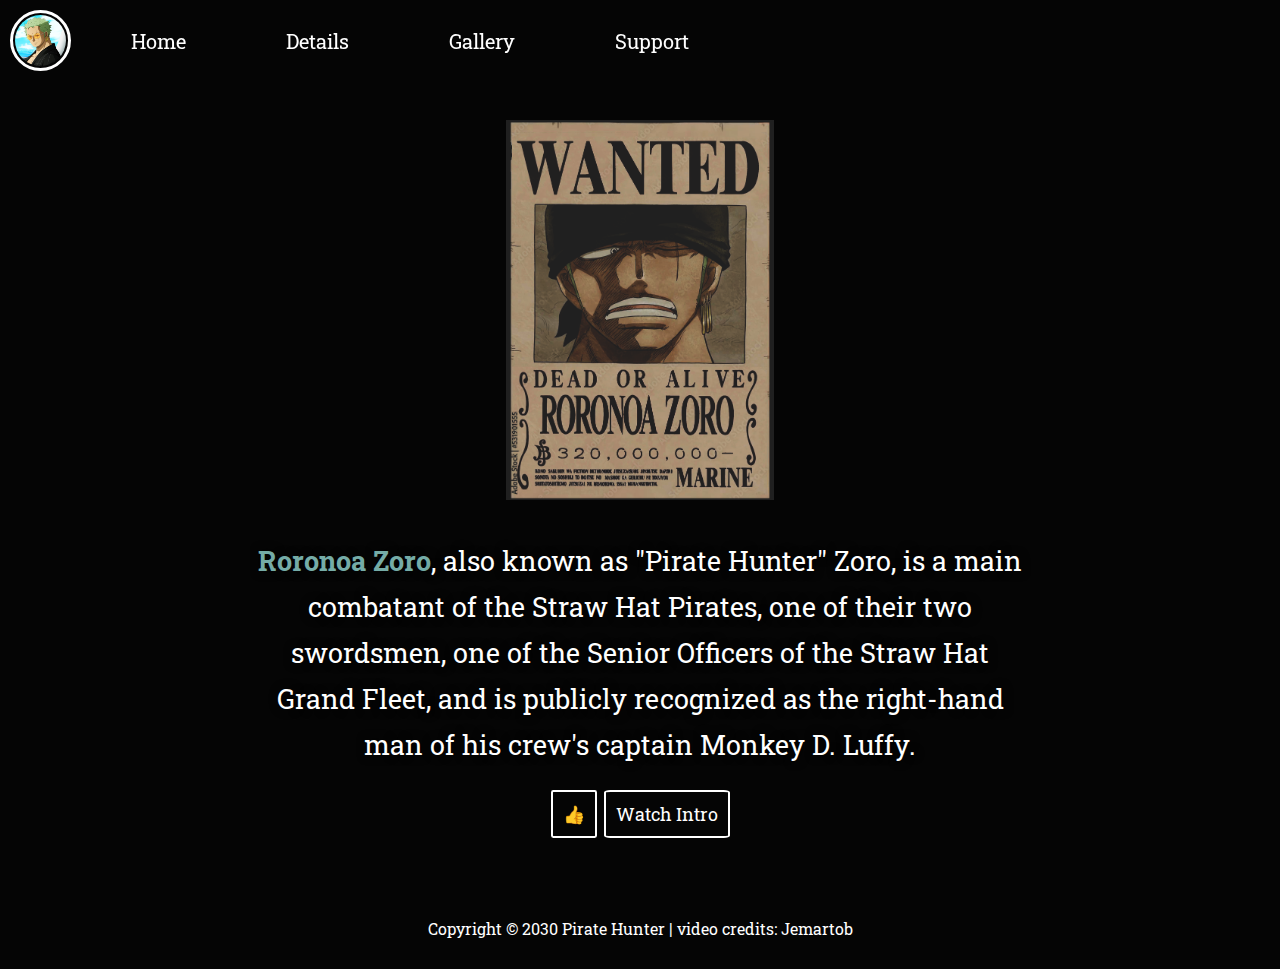
==== index.html @ 3d4d9442 "First Website using HTML and CSS." ====
<!DOCTYPE html>
<html lang="en">

<head>
    <meta charset="UTF-8">
    <meta http-equiv="X-UA-Compatible" content="IE=edge">
    <meta name="viewport" content="width=device-width, initial-scale=1.0">
    <title>ZORO | ONE PIECE</title>
    <link rel="stylesheet" href="css/style.css">
    <link rel="icon" type="image/png" sizes="32x32" href="img/zoropp2.png">
</head>

<body>
    <nav class="menu background h-nav">
        <div class="profile v-nav"><img src="img/zoropp.jpg" alt="zoro_profile_picture">

            <ul class="navigation">
                <li><a id="home" href="">Home</a></li>
                <li><a id="details" href="">Details</a></li>
                <li><a id="gallery" href="">Gallery</a></li>
                <li><a id="support" href="">Support</a></li>
            </ul>
        </div>
        <div class="burger">
            <div class="line"></div>
            <div class="line"></div>
            <div class="line"></div>
        </div>
    </nav>

    <section class="background intro">
        <div class="main_content">
            <div class="first">
                <img src="img/zorowp12.png" alt="zoro_wanted_poster">
            </div>
            <div class="second">
                <p class="big-text">
                    <b><a href="https://onepiece.fandom.com/wiki/Roronoa_Zoro" target="_blank">Roronoa Zoro</a></b>,
                    also known as
                    "Pirate Hunter" Zoro, is a main combatant of the Straw Hat Pirates, one of their two swordsmen, one
                    of the Senior Officers
                    of the Straw Hat Grand Fleet, and is publicly recognized as the right-hand man of his crew's captain
                    Monkey D. Luffy.
                </p>
                <div class="buttons">
                    <button class="btn">👍</button>
                    <a href="extra/trailer.html" target="_blank"><button class="btn">Watch Intro</button></a>
                </div>
            </div>
        </div>
    </section>

    <footer class="foot">
        <div class="last_content">
            Copyright &copy; 2030 Pirate Hunter | video credits:
            <a href="https://youtu.be/UWTL94XSRO8." target="_blank">Jemartob</a>
        </div>
        </section>
        <script src="js/resp.js">

        </script>
</body>

</html>
---- css/style.css ----
@import url('https://fonts.googleapis.com/css2?family=Oswald:wght@300&display=swap');
@import url('https://fonts.googleapis.com/css2?family=Roboto+Slab:wght@300&display=swap');

* {
    margin: 0;
    padding: 0;
    color-scheme: dark;
}

.menu {
    display: flex;
    position: sticky;
    top: 0;
    min-width: 100%;

}

.background{
    background: rgba(0,0,0,0.7) url('../img/bg.jpg');
    background-size: cover;
    background-blend-mode: darken;
}

.profile {
    display: flex;
    width: 50%;
    align-items: center;
}

.profile button{
    width: auto;
}

.profile img {
    width: 8%;
    border: 3px white solid;
    border-radius: 50%;
    padding: 2px;
    margin: 10px;
}

.navigation li {
    list-style: none;
    margin: auto;
    padding: 0 50px;

}

.navigation {
    width: 60%;
    display: flex;
    align-items: center;
}

.navigation li a {
    text-decoration: none;
    color: white;
    font-family: 'Roboto Slab', serif;
    font-size: 20px;
    cursor: pointer;
}

.navigation li a:hover {
    text-decoration: none;
    color: #5f7e46;
    text-shadow: #5f7e46 1px 0 10px;
}

.main_content {
    color: white;
    font-family: 'Roboto Slab', serif;
    font-size: 3vh;
    text-shadow: 1px 0 10px black;
    text-align: center;
}

.first img {
    margin-top: 10%;
    margin-bottom: 10%;
    display: flex;
    width: 70%;
    justify-content: center;
    align-items: center;
}

.first{
    margin: auto;
    width: 30%;
    display: flex;
    justify-content: center;
    align-items: center;
}

.second{
    display: flex;
    margin: auto;
    justify-content: center;
    align-items: center;
    flex-direction: column;
    line-height: 1.7;
}

.big-text{
    margin: 0 20%
}
.buttons{
    margin-top: 20px;
    margin-bottom: 50px;
}

.btn{
    padding: 10px;
    border: 2px white solid;
    border-radius: 5%;
    background: none;
    color: white;
    font-size: 18px;
    font-family: 'Roboto Slab', serif;
    cursor: pointer;
}

.btn:hover{
    padding: 10px;
    border: 2px white solid;
    border-radius: 5%;
    background: none;
    color: white;
    font-size: 20px;
}

.big-text a{
    text-decoration: none;
    color: #75aca7
}

.foot{
    display: flex;
    background: rgba(0,0,0,0.7) url('../img/bg.jpg');
    background-size: cover;
    background-blend-mode: darken;
    justify-content: center;
    padding: 30px 0;
    font-family: 'Roboto Slab', serif;
}

.last_content a{
    text-decoration: none;
    color: white
}

.burger{
    display: none;
    position:absolute;
    cursor: pointer;
    right: 5%;
    top: 15px;
}

.line{
    width: 30px;
    background-color: white;
    height: 4px;
    margin: 3px
}



@media only screen and (max-width: 750px){
    .navigation{
        flex-direction: column;
    }
    .menu{
        height: 342px;
        flex-direction: column;
        transition: all 0.7s ease-out;
    }
    .profile{
        flex-direction: column;
        margin: auto;

    }
    .navigation li{
        padding: 20px;
    }
    .profile img{
        border: 2px white solid;
        width: 15%;
    }
    
    .burger{
        display: block;
    }
    .h-nav{
        height: 55px;

    }
    .v-nav{
        opacity: 0;
        display: none;
    }
    .last_content{
        font-size: 2.5vw;
    }
    .first img{
        width: 100%;
    }
    .big-text{  
        margin: 2vw
}
    .btn{
     font-size: 50%;
}
    .foot{
        padding: 5% 0;
    } 
}
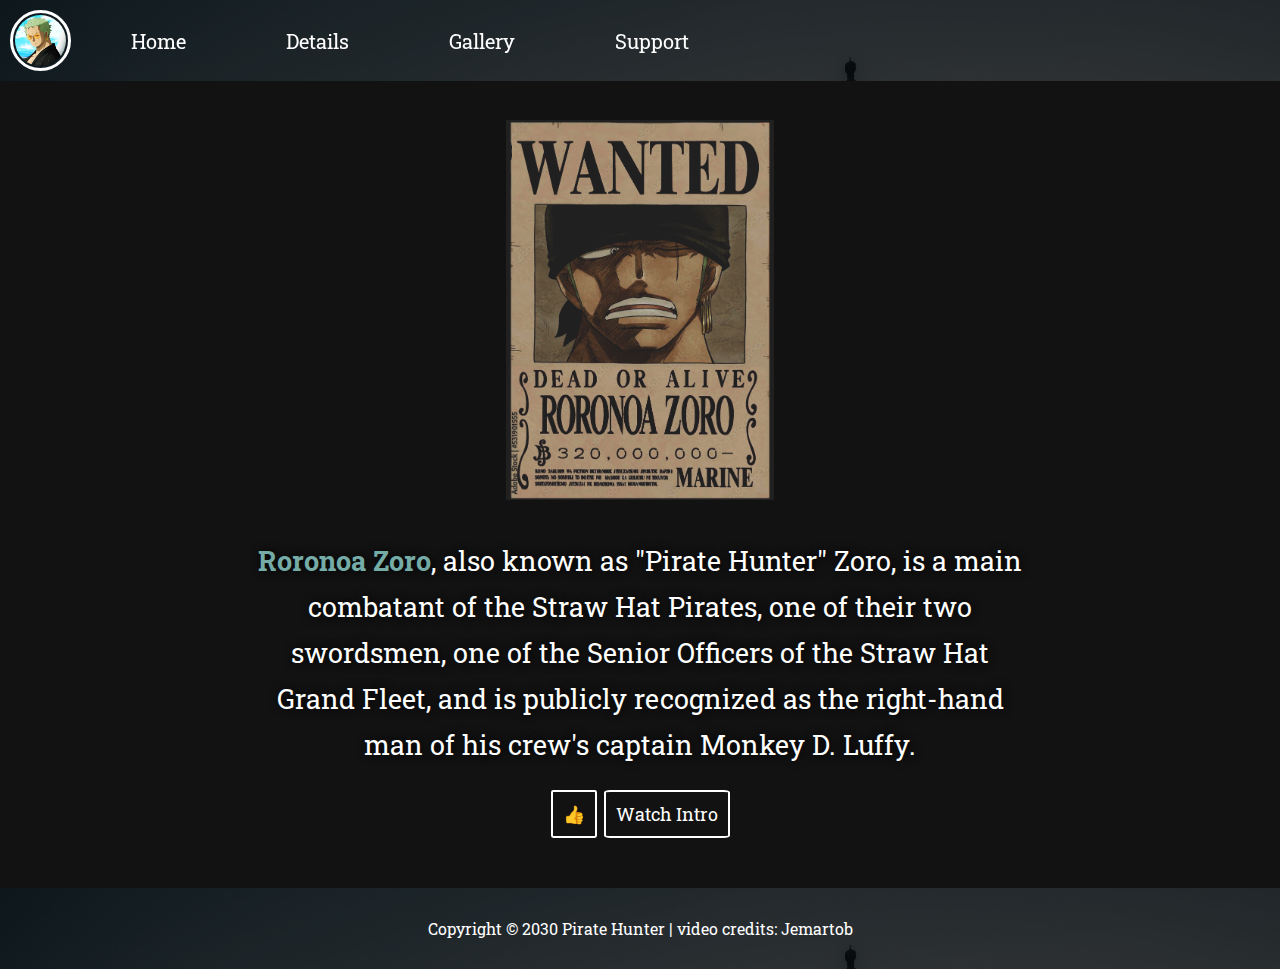
==== commit dbc19535: "Update index.html" ====
--- a/index.html
+++ b/index.html
@@ -28,7 +28,7 @@
         </div>
     </nav>
 
-    <section class="background intro">
+    <section class="bg intro">
         <div class="main_content">
             <div class="first">
                 <img src="img/zorowp12.png" alt="zoro_wanted_poster">
@@ -61,4 +61,4 @@
         </script>
 </body>
 
-</html>+</html>
--- a/css/style.css
+++ b/css/style.css
@@ -16,7 +16,7 @@
 }
 
 .background{
-    background: rgba(0,0,0,0.7) url('../img/bg.jpg');
+    background: rgba(0,0,0,0.7) url('../img/bg-min.jpg');
     background-size: cover;
     background-blend-mode: darken;
 }
@@ -135,7 +135,7 @@
 
 .foot{
     display: flex;
-    background: rgba(0,0,0,0.7) url('../img/bg.jpg');
+    background: rgba(0,0,0,0.7) url('../img/bg-min.jpg');
     background-size: cover;
     background-blend-mode: darken;
     justify-content: center;
@@ -213,4 +213,4 @@
     .foot{
         padding: 5% 0;
     } 
-}+}
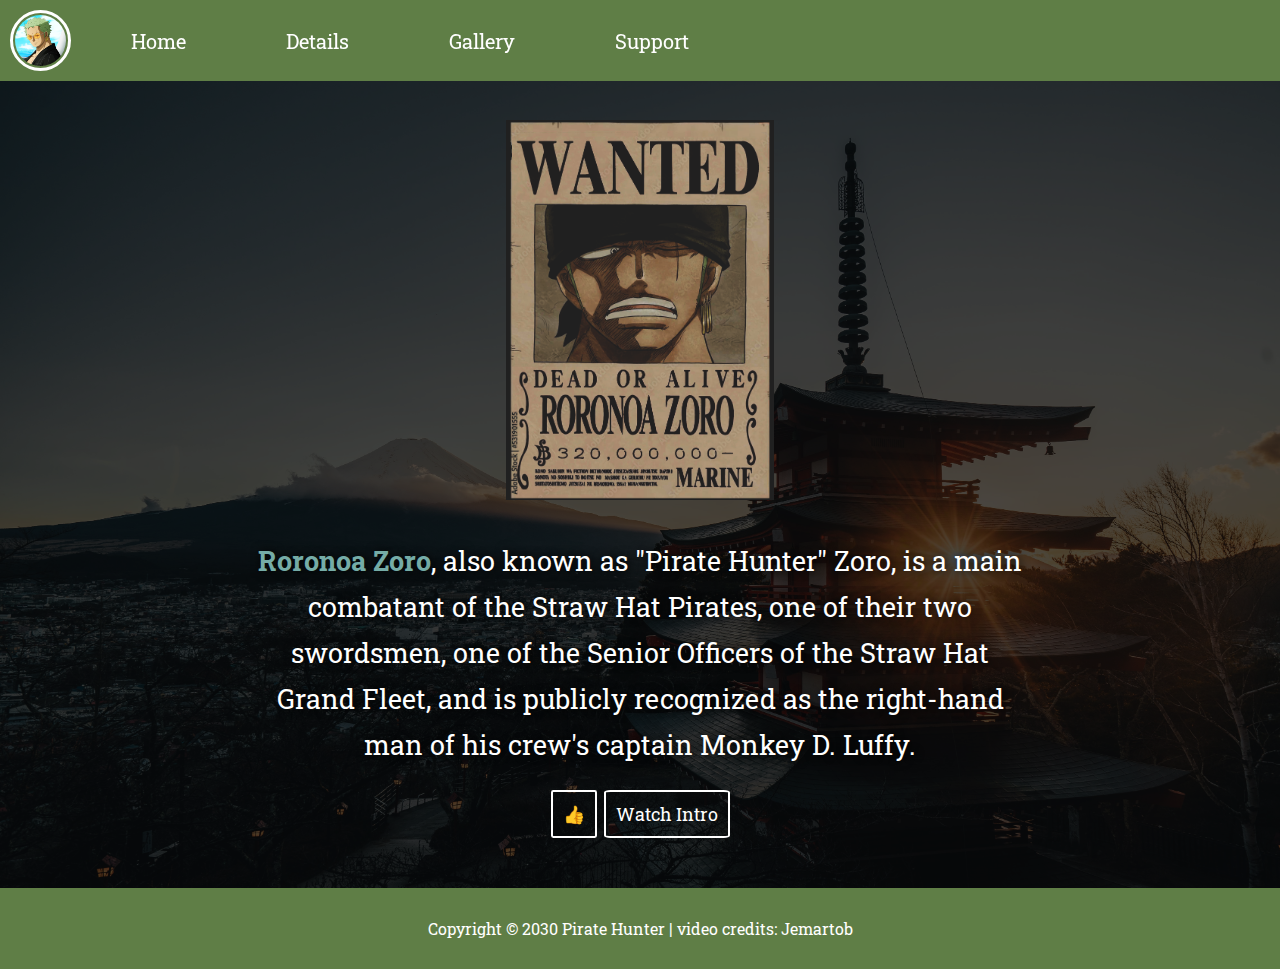
==== commit acc60101: "Add files via upload" ====
--- a/index.html
+++ b/index.html
@@ -61,4 +61,4 @@
         </script>
 </body>
 
-</html>
+</html>--- a/css/style.css
+++ b/css/style.css
@@ -16,7 +16,13 @@
 }
 
 .background{
-    background: rgba(0,0,0,0.7) url('../img/bg-min.jpg');
+    background: #5f7e46;
+    background-size: cover;
+    background-blend-mode: darken;
+}
+
+.bg{
+    background: rgba(0, 0, 0, 0.7) url('../img/bg-min.jpg');
     background-size: cover;
     background-blend-mode: darken;
 }
@@ -135,7 +141,7 @@
 
 .foot{
     display: flex;
-    background: rgba(0,0,0,0.7) url('../img/bg-min.jpg');
+    background: #5f7e46;
     background-size: cover;
     background-blend-mode: darken;
     justify-content: center;
@@ -213,4 +219,4 @@
     .foot{
         padding: 5% 0;
     } 
-}
+}